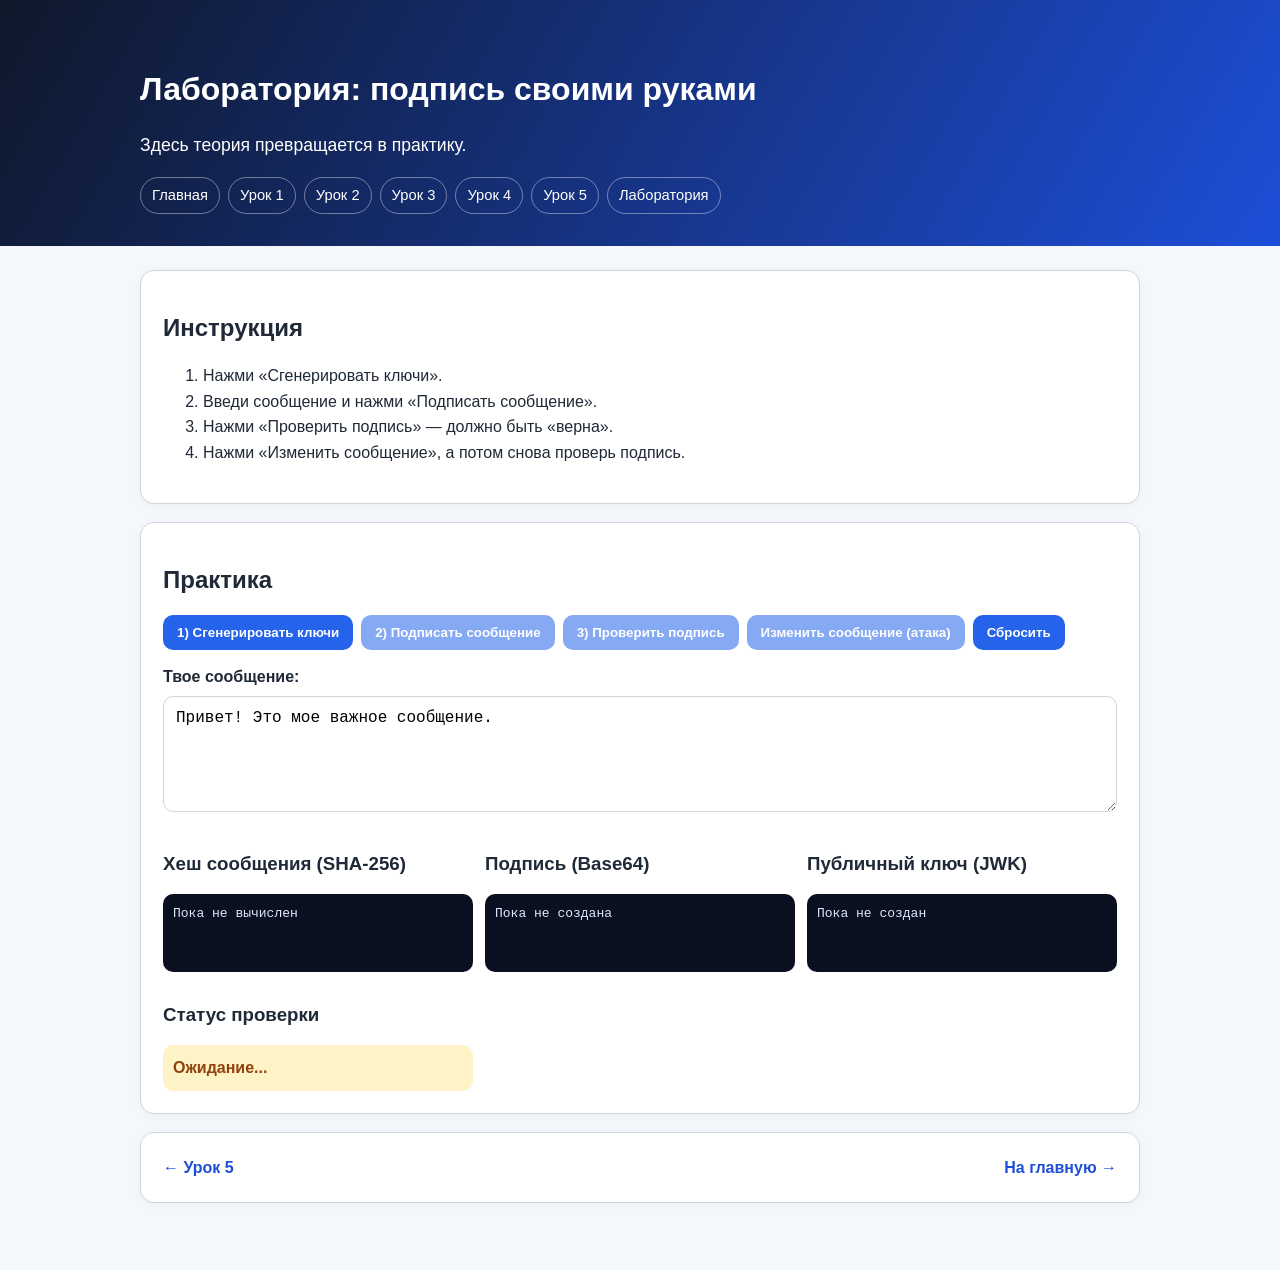
==== lab.html @ 4eebfe15 "test prototype of project" ====
<!doctype html>
<html lang="ru">
  <head>
    <meta charset="UTF-8" />
    <meta name="viewport" content="width=device-width, initial-scale=1.0" />
    <title>Лаборатория — цифровая подпись</title>
    <link rel="stylesheet" href="./styles.css" />
  </head>
  <body>
    <header class="hero">
      <div class="container">
        <h1>Лаборатория: подпись своими руками</h1>
        <p class="subtitle">Здесь теория превращается в практику.</p>
        <nav class="top-nav">
          <a href="./index.html">Главная</a>
          <a href="./lesson-1.html">Урок 1</a>
          <a href="./lesson-2.html">Урок 2</a>
          <a href="./lesson-3.html">Урок 3</a>
          <a href="./lesson-4.html">Урок 4</a>
          <a href="./lesson-5.html">Урок 5</a>
          <a href="./lab.html">Лаборатория</a>
        </nav>
      </div>
    </header>

    <main class="container">
      <section class="card">
        <h2>Инструкция</h2>
        <ol>
          <li>Нажми «Сгенерировать ключи».</li>
          <li>Введи сообщение и нажми «Подписать сообщение».</li>
          <li>Нажми «Проверить подпись» — должно быть «верна».</li>
          <li>Нажми «Изменить сообщение», а потом снова проверь подпись.</li>
        </ol>
      </section>

      <section class="card lab">
        <h2>Практика</h2>
        <div class="controls">
          <button id="generateKeysBtn">1) Сгенерировать ключи</button>
          <button id="signBtn" disabled>2) Подписать сообщение</button>
          <button id="verifyBtn" disabled>3) Проверить подпись</button>
          <button id="tamperBtn" disabled>Изменить сообщение (атака)</button>
          <button id="resetBtn">Сбросить</button>
        </div>

        <label for="messageInput">Твое сообщение:</label>
        <textarea id="messageInput" rows="5">
Привет! Это мое важное сообщение.
        </textarea>

        <div class="output-grid">
          <div>
            <h3>Хеш сообщения (SHA-256)</h3>
            <pre id="hashOutput">Пока не вычислен</pre>
          </div>
          <div>
            <h3>Подпись (Base64)</h3>
            <pre id="signatureOutput">Пока не создана</pre>
          </div>
          <div>
            <h3>Публичный ключ (JWK)</h3>
            <pre id="publicKeyOutput">Пока не создан</pre>
          </div>
          <div>
            <h3>Статус проверки</h3>
            <p id="verifyStatus" class="status neutral">Ожидание...</p>
          </div>
        </div>
      </section>

      <section class="card lesson-nav">
        <a href="./lesson-5.html">← Урок 5</a>
        <a href="./index.html">На главную →</a>
      </section>
    </main>

    <script src="./script.js"></script>
  </body>
</html>
---- styles.css ----
:root {
  color-scheme: light;
  --bg: #f4f7fb;
  --card: #ffffff;
  --text: #1f2937;
  --muted: #4b5563;
  --accent: #2563eb;
  --accent-2: #1d4ed8;
  --ok: #065f46;
  --ok-bg: #d1fae5;
  --bad: #991b1b;
  --bad-bg: #fee2e2;
  --neutral: #92400e;
  --neutral-bg: #fef3c7;
  --border: #d1d5db;
}

* {
  box-sizing: border-box;
}

body {
  margin: 0;
  font-family: "Inter", "Segoe UI", Roboto, sans-serif;
  background: var(--bg);
  color: var(--text);
  line-height: 1.6;
}

.container {
  width: min(1000px, 92%);
  margin: 0 auto;
}

.hero {
  padding: 48px 0 32px;
  background: linear-gradient(120deg, #0f172a, #1d4ed8);
  color: #fff;
}

h1,
h2,
h3 {
  line-height: 1.25;
}

.subtitle {
  font-size: 1.1rem;
  max-width: 650px;
}

.badge {
  display: inline-block;
  margin-top: 10px;
  background: rgba(255, 255, 255, 0.18);
  border: 1px solid rgba(255, 255, 255, 0.35);
  padding: 6px 10px;
  border-radius: 999px;
  font-size: 0.9rem;
}

main {
  padding: 24px 0 44px;
}

.card {
  background: var(--card);
  border: 1px solid var(--border);
  border-radius: 14px;
  padding: 22px;
  margin-bottom: 18px;
  box-shadow: 0 2px 10px rgba(15, 23, 42, 0.04);
}

.steps {
  display: grid;
  grid-template-columns: repeat(auto-fit, minmax(220px, 1fr));
  gap: 12px;
}

.step {
  border: 1px dashed #93c5fd;
  border-radius: 10px;
  padding: 12px;
  background: #eff6ff;
}

.controls {
  display: flex;
  flex-wrap: wrap;
  gap: 8px;
  margin-bottom: 14px;
}

button {
  border: 0;
  background: var(--accent);
  color: #fff;
  border-radius: 10px;
  padding: 10px 14px;
  font-weight: 600;
  cursor: pointer;
  transition: background 0.2s ease;
}

button:hover:enabled {
  background: var(--accent-2);
}

button:disabled {
  opacity: 0.55;
  cursor: not-allowed;
}

label {
  font-weight: 600;
}

textarea {
  width: 100%;
  margin-top: 6px;
  margin-bottom: 14px;
  border: 1px solid var(--border);
  border-radius: 10px;
  padding: 12px;
  resize: vertical;
  font-size: 1rem;
}

.output-grid {
  display: grid;
  grid-template-columns: repeat(auto-fit, minmax(280px, 1fr));
  gap: 12px;
}

pre {
  margin: 0;
  background: #0b1020;
  color: #dbeafe;
  border-radius: 10px;
  padding: 10px;
  min-height: 78px;
  overflow-wrap: anywhere;
  white-space: pre-wrap;
}

.status {
  margin: 0;
  border-radius: 10px;
  padding: 10px;
  font-weight: 700;
}

.status.ok {
  background: var(--ok-bg);
  color: var(--ok);
}

.status.bad {
  background: var(--bad-bg);
  color: var(--bad);
}

.status.neutral {
  background: var(--neutral-bg);
  color: var(--neutral);
}

dt {
  font-weight: 700;
}

dd {
  margin-bottom: 10px;
  color: var(--muted);
}

.footer {
  padding-bottom: 32px;
  color: var(--muted);
}

.top-nav {
  margin-top: 14px;
  display: flex;
  flex-wrap: wrap;
  gap: 8px;
}

.top-nav a {
  color: #fff;
  text-decoration: none;
  border: 1px solid rgba(255, 255, 255, 0.4);
  border-radius: 999px;
  padding: 6px 11px;
  font-size: 0.92rem;
}

.top-nav a:hover {
  background: rgba(255, 255, 255, 0.16);
}

.lesson-nav {
  display: flex;
  justify-content: space-between;
  gap: 10px;
  margin-top: 16px;
}

.lesson-nav a {
  text-decoration: none;
  color: var(--accent-2);
  font-weight: 700;
}

.formula {
  background: #0b1020;
  color: #dbeafe;
  border-radius: 10px;
  padding: 10px;
  font-family: "JetBrains Mono", "Fira Code", Consolas, monospace;
  overflow-wrap: anywhere;
}

.explain {
  border-left: 4px solid #93c5fd;
  background: #eff6ff;
  border-radius: 8px;
  padding: 10px 12px;
}

.roadmap li {
  margin-bottom: 8px;
}
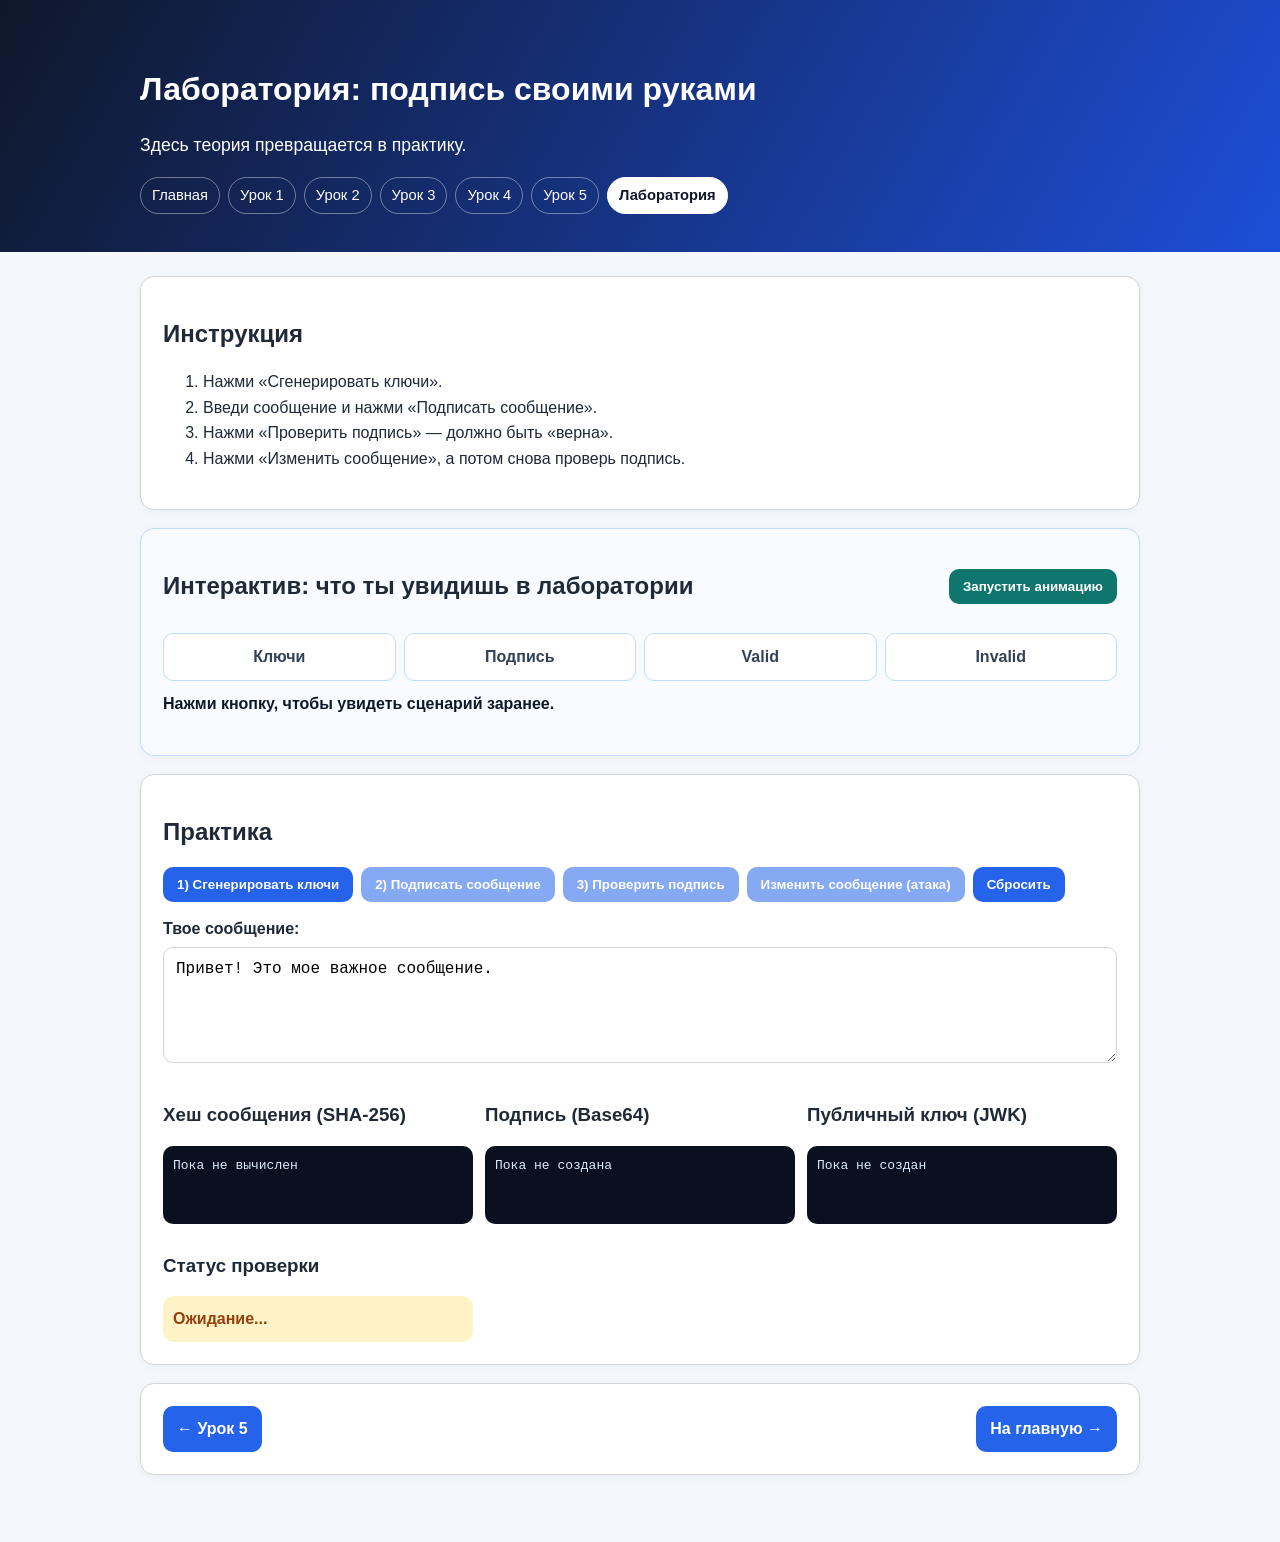
==== commit e4d1802d: "test prototype of project" ====
--- a/lab.html
+++ b/lab.html
@@ -11,7 +11,7 @@
       <div class="container">
         <h1>Лаборатория: подпись своими руками</h1>
         <p class="subtitle">Здесь теория превращается в практику.</p>
-        <nav class="top-nav">
+        <nav class="top-nav" aria-label="Навигация по курсу">
           <a href="./index.html">Главная</a>
           <a href="./lesson-1.html">Урок 1</a>
           <a href="./lesson-2.html">Урок 2</a>
@@ -32,6 +32,23 @@
           <li>Нажми «Проверить подпись» — должно быть «верна».</li>
           <li>Нажми «Изменить сообщение», а потом снова проверь подпись.</li>
         </ol>
+      </section>
+
+      <section
+        class="card interactive-demo"
+        data-steps="Генерируем ключи.|Подписываем сообщение.|Проверка проходит успешно.|Меняем текст — проверка падает."
+      >
+        <div class="interactive-header">
+          <h2>Интерактив: что ты увидишь в лаборатории</h2>
+          <button class="interactive-btn">Запустить анимацию</button>
+        </div>
+        <div class="interactive-track">
+          <div class="anim-node">Ключи</div>
+          <div class="anim-node">Подпись</div>
+          <div class="anim-node">Valid</div>
+          <div class="anim-node">Invalid</div>
+        </div>
+        <p class="anim-caption">Нажми кнопку, чтобы увидеть сценарий заранее.</p>
       </section>
 
       <section class="card lab">
@@ -75,6 +92,8 @@
       </section>
     </main>
 
+    <script src="./nav.js"></script>
+    <script src="./interactions.js"></script>
     <script src="./script.js"></script>
   </body>
 </html>
--- a/styles.css
+++ b/styles.css
@@ -183,8 +183,11 @@
 .top-nav {
   margin-top: 14px;
   display: flex;
-  flex-wrap: wrap;
+  flex-wrap: nowrap;
   gap: 8px;
+  overflow-x: auto;
+  padding-bottom: 6px;
+  scrollbar-width: thin;
 }
 
 .top-nav a {
@@ -194,10 +197,21 @@
   border-radius: 999px;
   padding: 6px 11px;
   font-size: 0.92rem;
+  white-space: nowrap;
+  transition: background 0.2s ease, border-color 0.2s ease, transform 0.2s ease;
 }
 
 .top-nav a:hover {
   background: rgba(255, 255, 255, 0.16);
+  border-color: rgba(255, 255, 255, 0.8);
+  transform: translateY(-1px);
+}
+
+.top-nav a.active {
+  background: #fff;
+  color: #0f172a;
+  border-color: #fff;
+  font-weight: 700;
 }
 
 .lesson-nav {
@@ -209,8 +223,15 @@
 
 .lesson-nav a {
   text-decoration: none;
-  color: var(--accent-2);
+  color: #fff;
   font-weight: 700;
+  background: var(--accent);
+  padding: 10px 14px;
+  border-radius: 10px;
+}
+
+.lesson-nav a:hover {
+  background: var(--accent-2);
 }
 
 .formula {
@@ -232,3 +253,73 @@
 .roadmap li {
   margin-bottom: 8px;
 }
+
+.interactive-demo {
+  border: 1px solid #bfdbfe;
+  background: #f8fbff;
+}
+
+.interactive-header {
+  display: flex;
+  flex-wrap: wrap;
+  gap: 10px;
+  justify-content: space-between;
+  align-items: center;
+}
+
+.interactive-btn {
+  background: #0f766e;
+}
+
+.interactive-btn:hover {
+  background: #115e59;
+}
+
+.interactive-track {
+  margin-top: 12px;
+  display: grid;
+  grid-template-columns: repeat(auto-fit, minmax(130px, 1fr));
+  gap: 8px;
+}
+
+.anim-node {
+  border: 1px solid #bfdbfe;
+  border-radius: 10px;
+  padding: 10px;
+  background: #fff;
+  color: #334155;
+  font-weight: 600;
+  text-align: center;
+  transition: transform 0.25s ease, box-shadow 0.25s ease, background 0.25s ease;
+}
+
+.anim-node.active {
+  background: #dbeafe;
+  transform: translateY(-3px) scale(1.02);
+  box-shadow: 0 10px 20px rgba(37, 99, 235, 0.2);
+}
+
+.anim-caption {
+  margin-top: 10px;
+  min-height: 26px;
+  color: #0f172a;
+  font-weight: 600;
+}
+
+@media (max-width: 640px) {
+  .hero {
+    padding-top: 28px;
+  }
+
+  .subtitle {
+    font-size: 1rem;
+  }
+
+  .lesson-nav {
+    flex-direction: column;
+  }
+
+  .lesson-nav a {
+    text-align: center;
+  }
+}
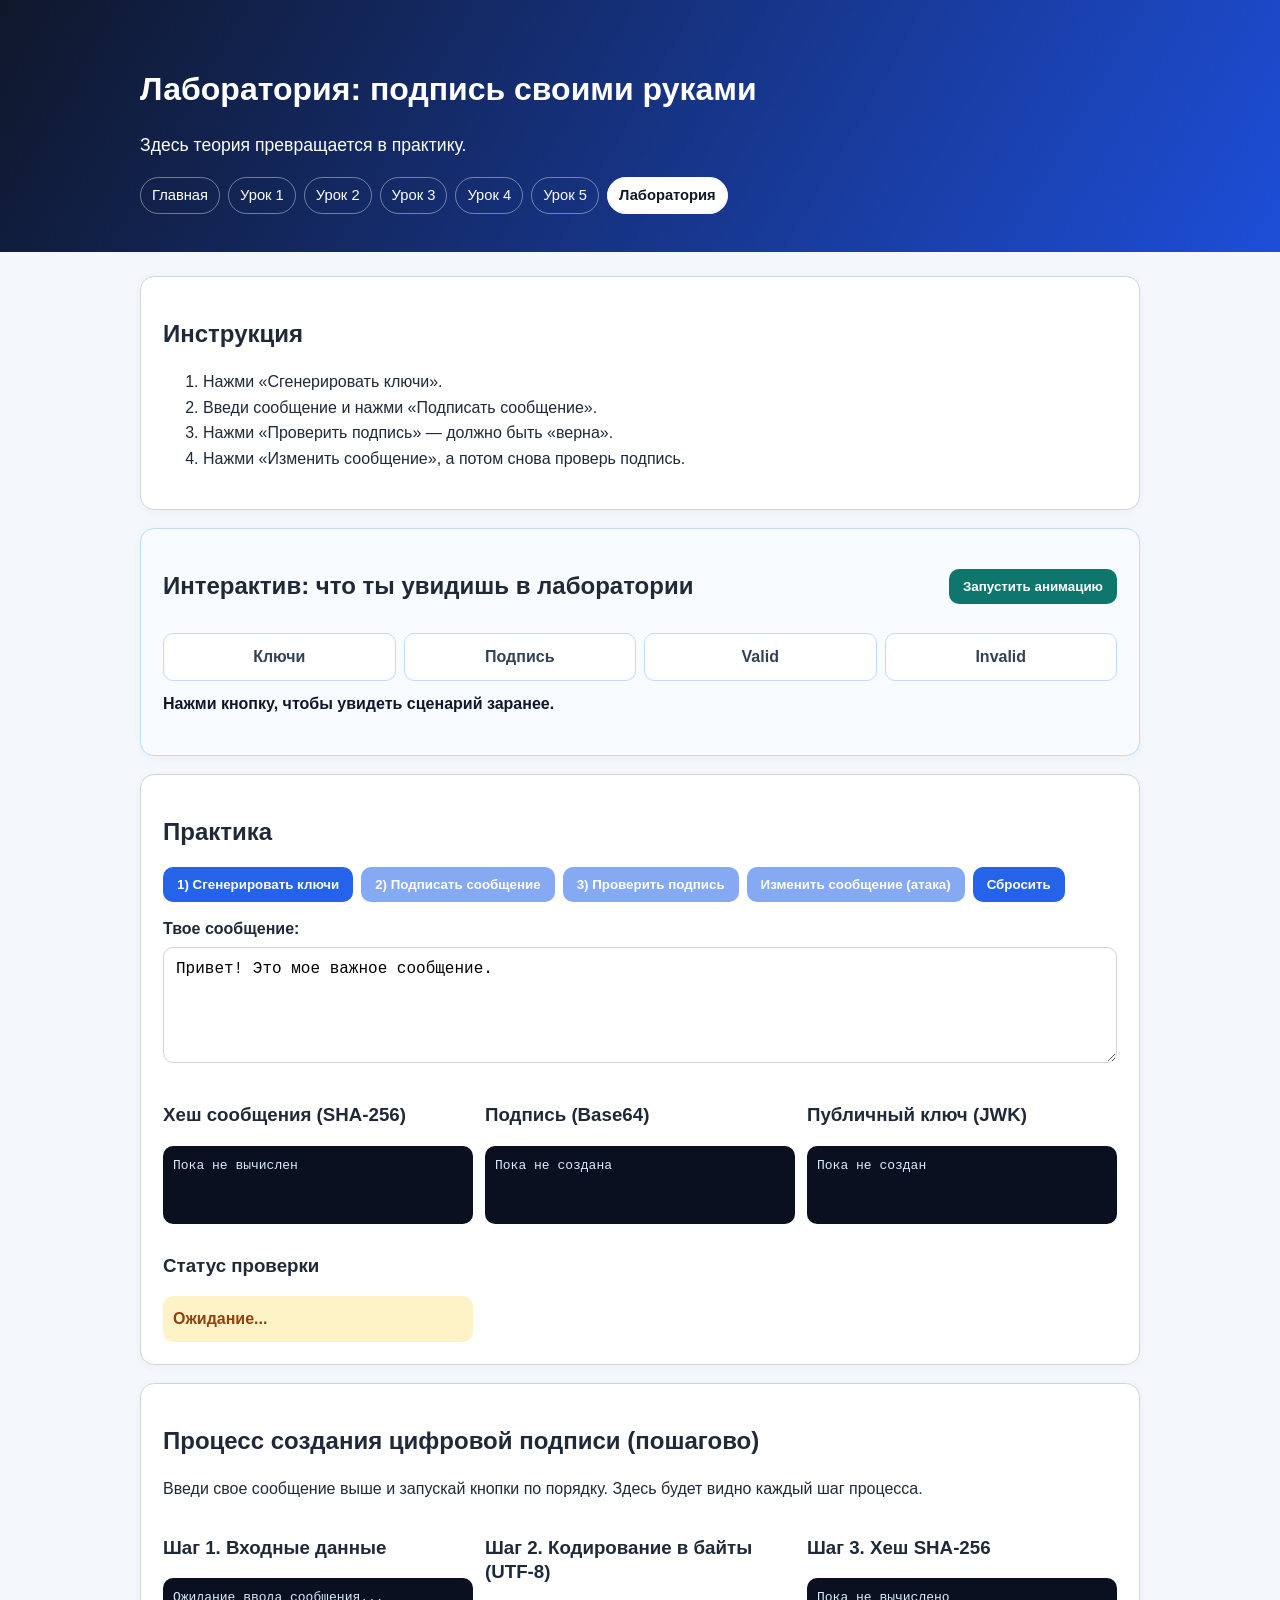
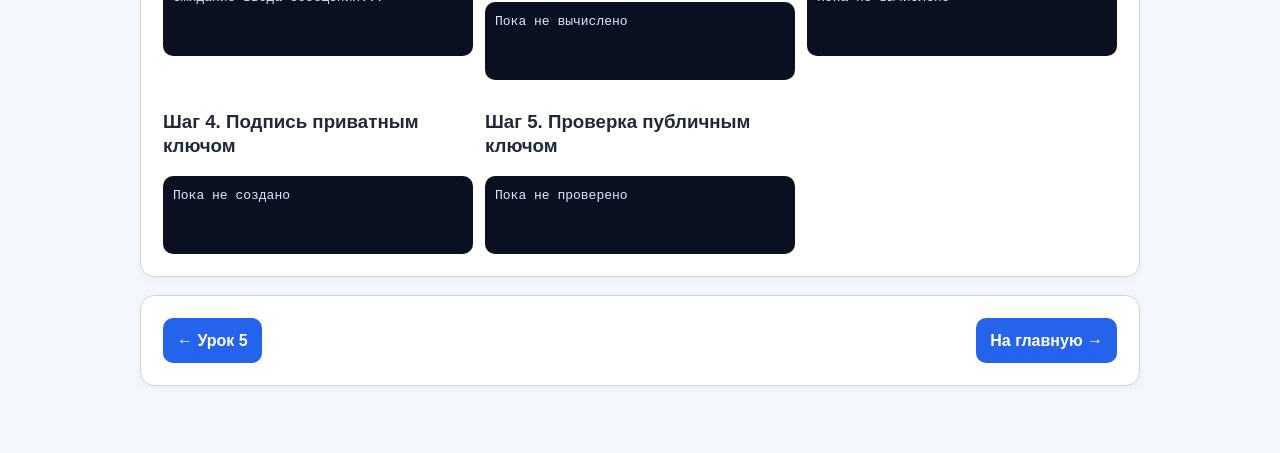
==== commit 4ab77910: "test prototype of project" ====
--- a/lab.html
+++ b/lab.html
@@ -86,6 +86,36 @@
         </div>
       </section>
 
+      <section class="card">
+        <h2>Процесс создания цифровой подписи (пошагово)</h2>
+        <p>
+          Введи свое сообщение выше и запускай кнопки по порядку. Здесь будет видно
+          каждый шаг процесса.
+        </p>
+        <div class="process-grid">
+          <div>
+            <h3>Шаг 1. Входные данные</h3>
+            <pre id="processInputOutput">Ожидание ввода сообщения...</pre>
+          </div>
+          <div>
+            <h3>Шаг 2. Кодирование в байты (UTF-8)</h3>
+            <pre id="processBytesOutput">Пока не вычислено</pre>
+          </div>
+          <div>
+            <h3>Шаг 3. Хеш SHA-256</h3>
+            <pre id="processHashOutput">Пока не вычислено</pre>
+          </div>
+          <div>
+            <h3>Шаг 4. Подпись приватным ключом</h3>
+            <pre id="processSignOutput">Пока не создано</pre>
+          </div>
+          <div>
+            <h3>Шаг 5. Проверка публичным ключом</h3>
+            <pre id="processVerifyOutput">Пока не проверено</pre>
+          </div>
+        </div>
+      </section>
+
       <section class="card lesson-nav">
         <a href="./lesson-5.html">← Урок 5</a>
         <a href="./index.html">На главную →</a>
--- a/styles.css
+++ b/styles.css
@@ -133,6 +133,12 @@
   gap: 12px;
 }
 
+.process-grid {
+  display: grid;
+  grid-template-columns: repeat(auto-fit, minmax(260px, 1fr));
+  gap: 12px;
+}
+
 pre {
   margin: 0;
   background: #0b1020;
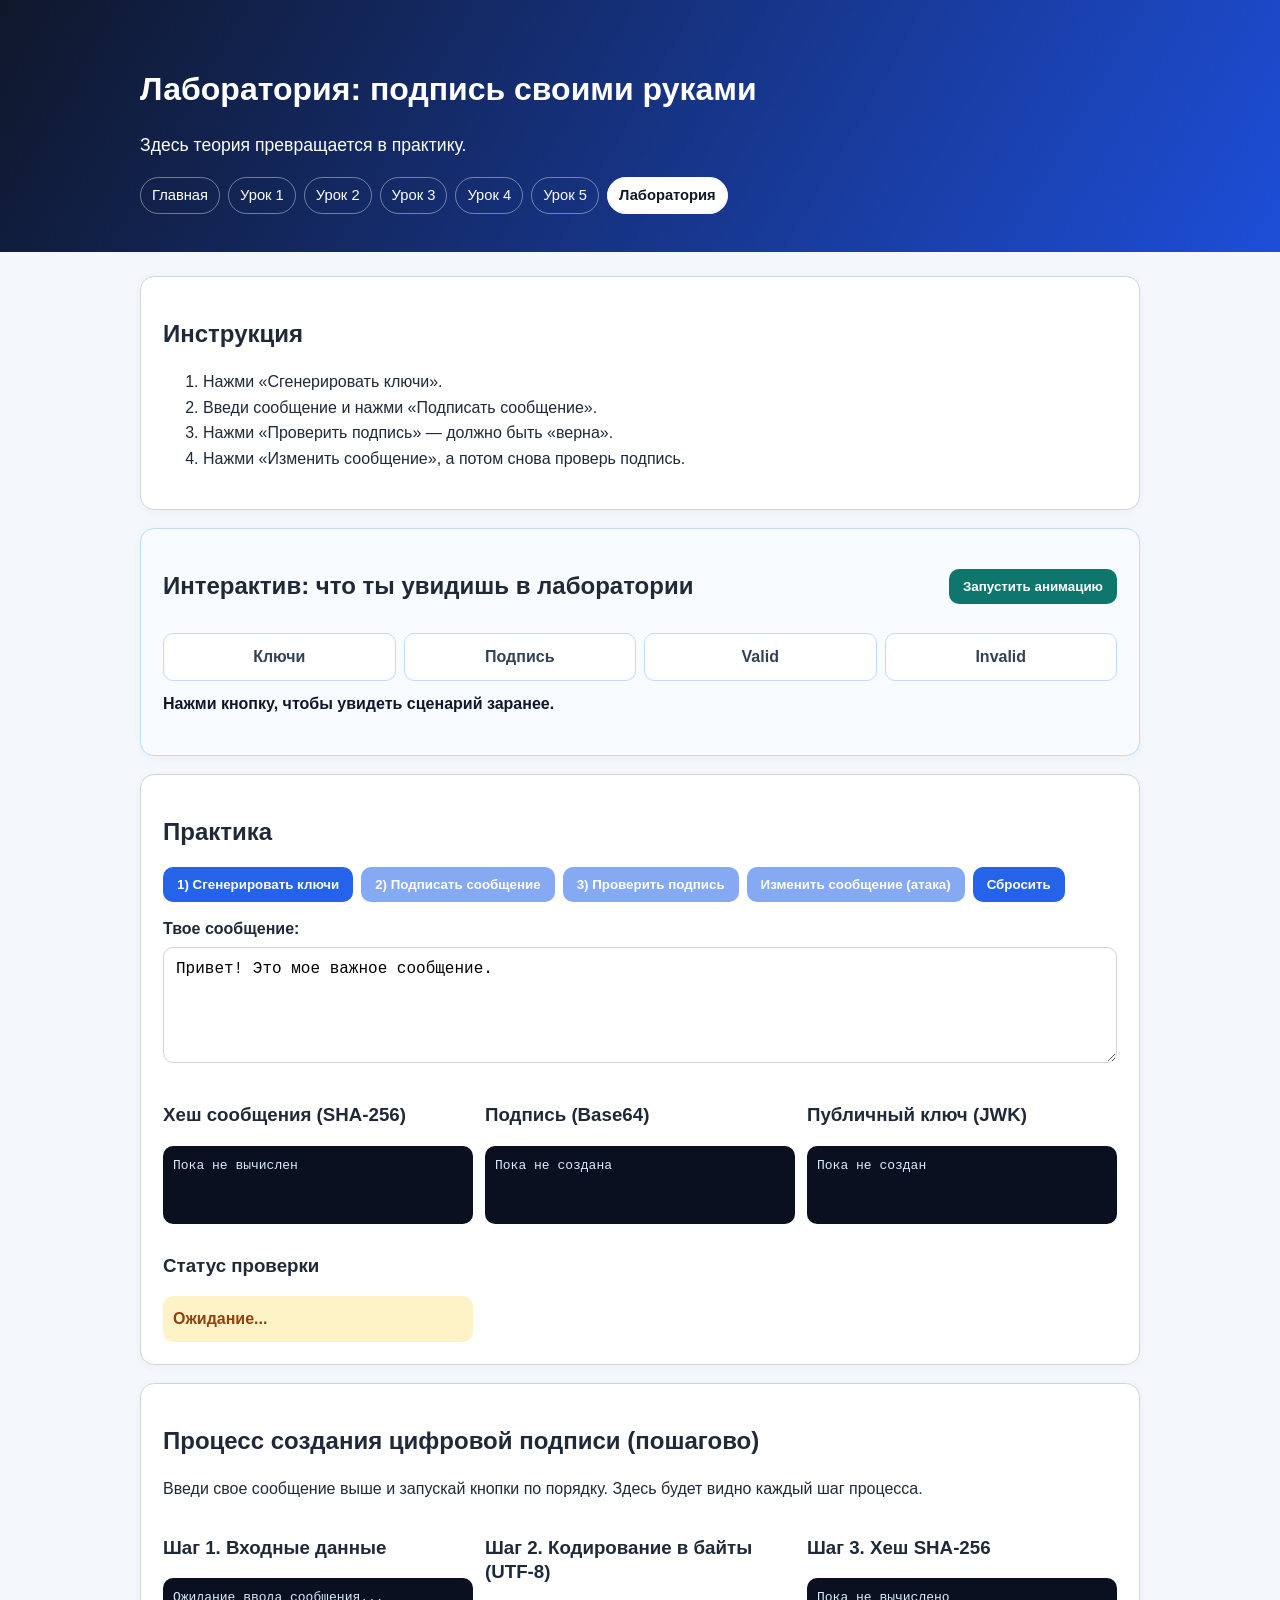
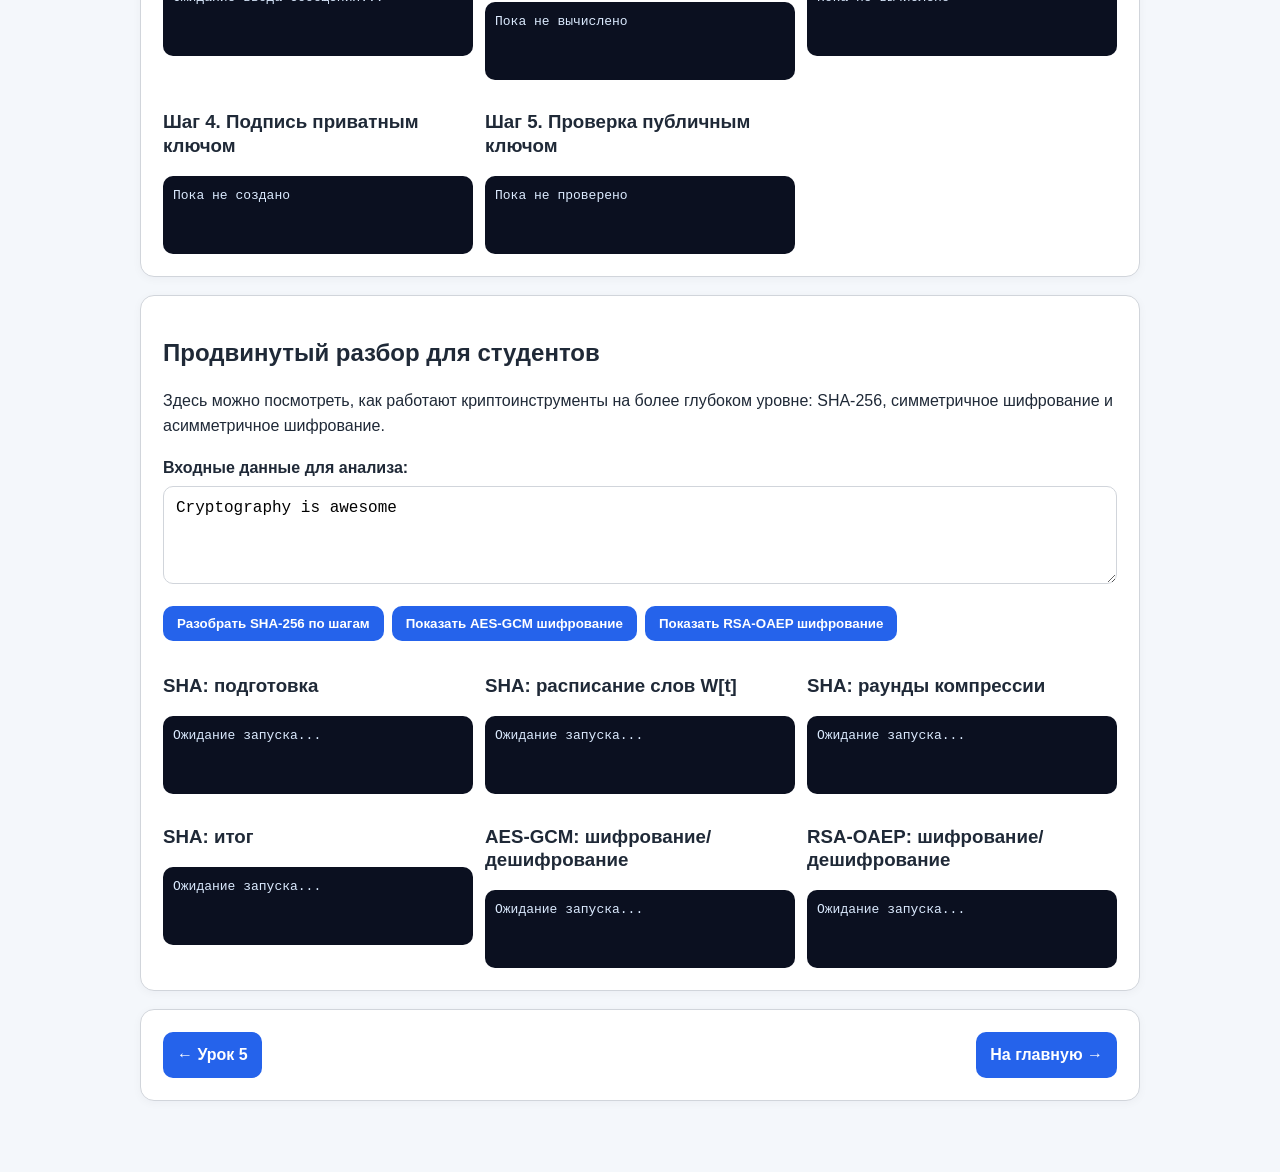
==== commit 3f526bf1: "test prototype of project" ====
--- a/lab.html
+++ b/lab.html
@@ -116,6 +116,50 @@
         </div>
       </section>
 
+      <section class="card">
+        <h2>Продвинутый разбор для студентов</h2>
+        <p>
+          Здесь можно посмотреть, как работают криптоинструменты на более глубоком
+          уровне: SHA-256, симметричное шифрование и асимметричное шифрование.
+        </p>
+
+        <label for="advancedInput">Входные данные для анализа:</label>
+        <textarea id="advancedInput" rows="4">Cryptography is awesome</textarea>
+
+        <div class="controls">
+          <button id="analyzeShaBtn">Разобрать SHA-256 по шагам</button>
+          <button id="runAesBtn">Показать AES-GCM шифрование</button>
+          <button id="runRsaEncryptBtn">Показать RSA-OAEP шифрование</button>
+        </div>
+
+        <div class="process-grid">
+          <div>
+            <h3>SHA: подготовка</h3>
+            <pre id="shaPrepOutput">Ожидание запуска...</pre>
+          </div>
+          <div>
+            <h3>SHA: расписание слов W[t]</h3>
+            <pre id="shaScheduleOutput">Ожидание запуска...</pre>
+          </div>
+          <div>
+            <h3>SHA: раунды компрессии</h3>
+            <pre id="shaRoundsOutput">Ожидание запуска...</pre>
+          </div>
+          <div>
+            <h3>SHA: итог</h3>
+            <pre id="shaFinalOutput">Ожидание запуска...</pre>
+          </div>
+          <div>
+            <h3>AES-GCM: шифрование/дешифрование</h3>
+            <pre id="aesOutput">Ожидание запуска...</pre>
+          </div>
+          <div>
+            <h3>RSA-OAEP: шифрование/дешифрование</h3>
+            <pre id="rsaEncryptOutput">Ожидание запуска...</pre>
+          </div>
+        </div>
+      </section>
+
       <section class="card lesson-nav">
         <a href="./lesson-5.html">← Урок 5</a>
         <a href="./index.html">На главную →</a>
